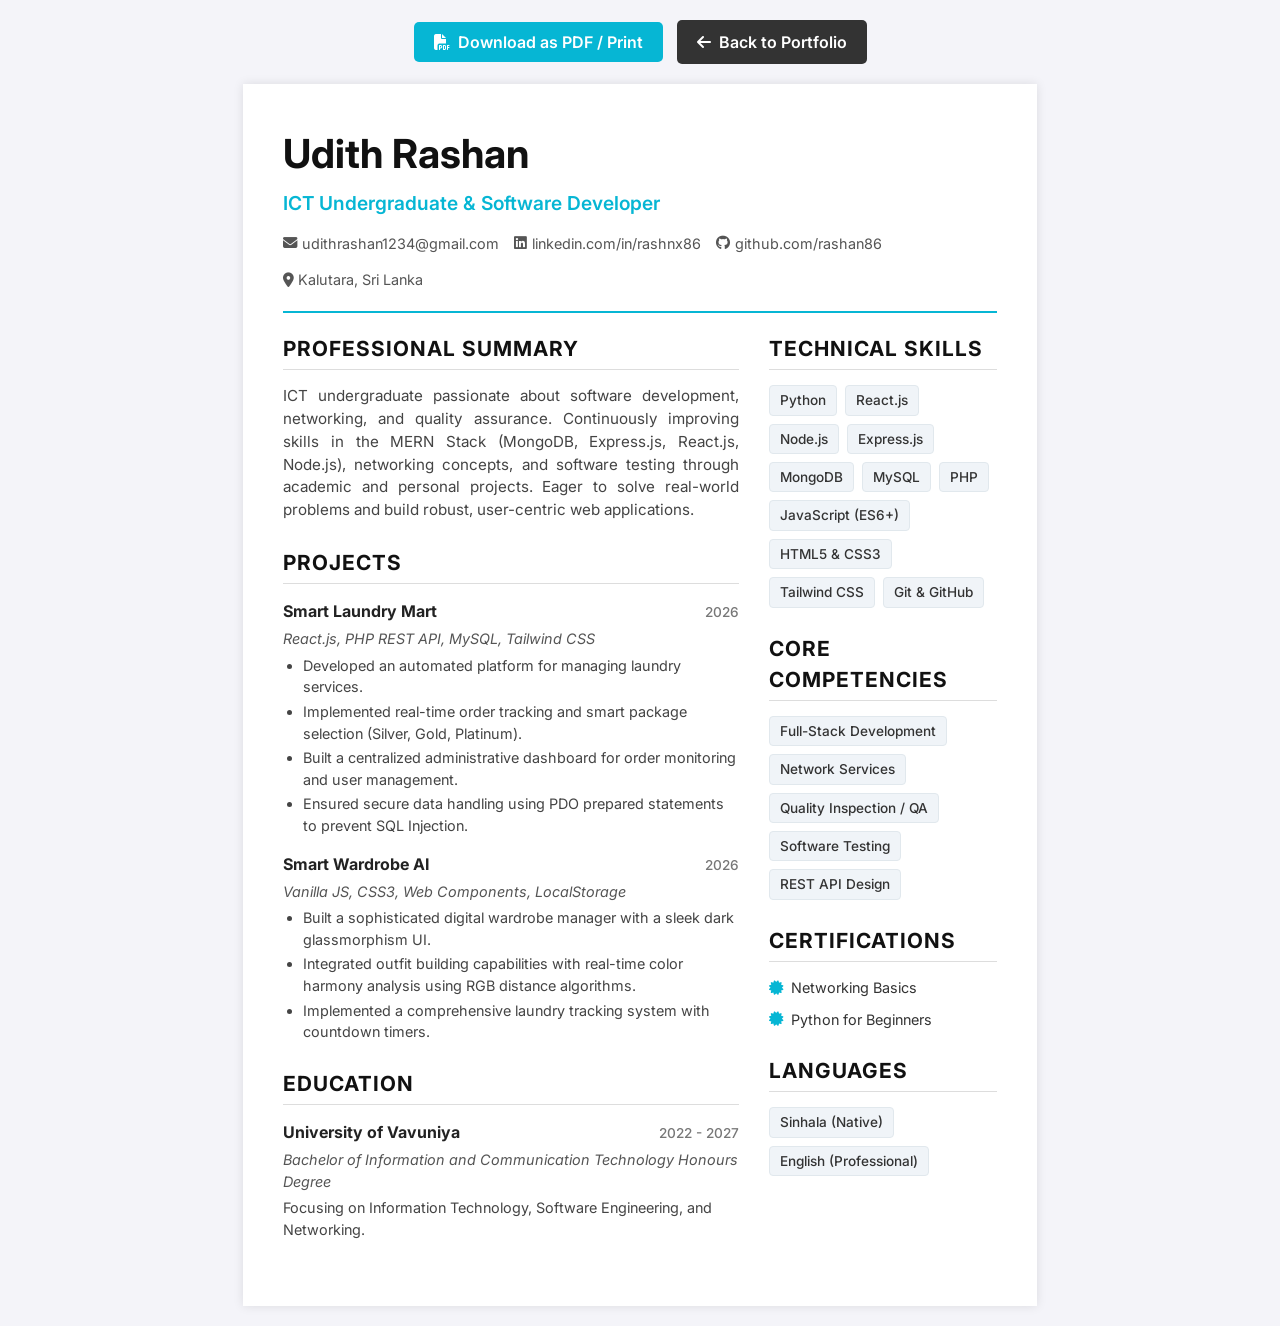
==== cv.html @ 42a576c4 "Add printable CV and download button" ====
<!DOCTYPE html>
<html lang="en">
<head>
  <meta charset="UTF-8">
  <meta name="viewport" content="width=device-width, initial-scale=1.0">
  <title>Udith Rashan - CV</title>
  <link href="https://fonts.googleapis.com/css2?family=Inter:wght@400;500;600;700&display=swap" rel="stylesheet">
  <link rel="stylesheet" href="https://cdnjs.cloudflare.com/ajax/libs/font-awesome/6.4.0/css/all.min.css">
  <style>
    /* Reset & Base Settings */
    * { box-sizing: border-box; margin: 0; padding: 0; }
    body { font-family: 'Inter', sans-serif; color: #333; line-height: 1.5; background: #f4f4f9; padding: 20px; }
    
    /* A4 Size Paper styling */
    .page {
      background: white;
      max-width: 21cm; /* A4 width */
      min-height: 29.7cm; /* A4 height */
      margin: 0 auto;
      padding: 40px;
      box-shadow: 0 0 10px rgba(0,0,0,0.1);
      display: flex;
      flex-direction: column;
    }

    /* Header */
    header { border-bottom: 2px solid #06b6d4; padding-bottom: 20px; margin-bottom: 20px; }
    h1 { font-size: 2.5rem; color: #111; font-weight: 700; margin-bottom: 5px; }
    .subtitle { font-size: 1.2rem; color: #06b6d4; font-weight: 600; margin-bottom: 15px; }
    .contact-info { display: flex; flex-wrap: wrap; gap: 15px; font-size: 0.9rem; color: #555; }
    .contact-info a { color: #555; text-decoration: none; display: flex; align-items: center; gap: 5px; }

    /* Layout */
    .cv-body { display: grid; grid-template-columns: 2fr 1fr; gap: 30px; }
    
    /* Sections */
    section { margin-bottom: 25px; }
    h2 { font-size: 1.3rem; color: #111; border-bottom: 1px solid #ddd; padding-bottom: 5px; margin-bottom: 15px; text-transform: uppercase; letter-spacing: 1px; }
    
    /* Text Blocks */
    .summary { font-size: 0.95rem; color: #444; text-align: justify; }
    
    /* Experience / Education / Projects */
    .item { margin-bottom: 15px; }
    .item-header { display: flex; justify-content: space-between; align-items: baseline; margin-bottom: 5px; }
    .item-title { font-weight: 700; color: #222; }
    .item-date { font-size: 0.85rem; color: #777; font-weight: 500; }
    .item-subtitle { font-style: italic; font-size: 0.9rem; color: #555; margin-bottom: 5px; }
    .item-desc { font-size: 0.9rem; color: #444; }
    .item-desc ul { margin-left: 20px; margin-top: 5px; }
    .item-desc li { margin-bottom: 3px; }

    /* Skills Grid */
    .skills-list { display: flex; flex-wrap: wrap; gap: 8px; }
    .skills-list span { background: #f0f4f8; border: 1px solid #e1e8ed; padding: 4px 10px; border-radius: 4px; font-size: 0.85rem; color: #333; font-weight: 500; }

    /* Certifications */
    .cert-item { margin-bottom: 10px; font-size: 0.9rem; display: flex; align-items: center; gap: 8px; }

    /* Web buttons (Hidden when printing) */
    .no-print { text-align: center; margin-bottom: 20px; }
    .btn { background: #06b6d4; color: white; border: none; padding: 10px 20px; border-radius: 5px; font-family: inherit; font-size: 1rem; cursor: pointer; text-decoration: none; display: inline-flex; align-items: center; gap: 8px; font-weight: 600; }
    .btn:hover { background: #0891b2; }

    /* Print Styles */
    @media print {
      body { background: white; padding: 0; }
      .page { box-shadow: none; margin: 0; max-width: 100%; width: 100%; padding: 0; }
      .no-print { display: none !important; }
    }
  </style>
</head>
<body>

  <!-- Print action button -->
  <div class="no-print">
    <button class="btn" onclick="window.print()">
      <i class="fas fa-file-pdf"></i> Download as PDF / Print
    </button>
    <a href="index.html" class="btn" style="background: #333; margin-left: 10px;">
      <i class="fas fa-arrow-left"></i> Back to Portfolio
    </a>
  </div>

  <div class="page">
    <header>
      <h1>Udith Rashan</h1>
      <div class="subtitle">ICT Undergraduate & Software Developer</div>
      <div class="contact-info">
        <a href="mailto:udithrashan1234@gmail.com"><i class="fas fa-envelope"></i> udithrashan1234@gmail.com</a>
        <a href="https://www.linkedin.com/in/rashnx86" target="_blank"><i class="fab fa-linkedin"></i> linkedin.com/in/rashnx86</a>
        <a href="https://github.com/rashan86" target="_blank"><i class="fab fa-github"></i> github.com/rashan86</a>
        <span><i class="fas fa-map-marker-alt"></i> Kalutara, Sri Lanka</span>
      </div>
    </header>

    <div class="cv-body">
      <!-- Left Column -->
      <div class="main-content">
        <section>
          <h2>Professional Summary</h2>
          <p class="summary">
            ICT undergraduate passionate about software development, networking, and quality assurance. Continuously improving skills in the MERN Stack (MongoDB, Express.js, React.js, Node.js), networking concepts, and software testing through academic and personal projects. Eager to solve real-world problems and build robust, user-centric web applications.
          </p>
        </section>

        <section>
          <h2>Projects</h2>
          
          <div class="item">
            <div class="item-header">
              <span class="item-title">Smart Laundry Mart</span>
              <span class="item-date">2026</span>
            </div>
            <div class="item-subtitle">React.js, PHP REST API, MySQL, Tailwind CSS</div>
            <div class="item-desc">
              <ul>
                <li>Developed an automated platform for managing laundry services.</li>
                <li>Implemented real-time order tracking and smart package selection (Silver, Gold, Platinum).</li>
                <li>Built a centralized administrative dashboard for order monitoring and user management.</li>
                <li>Ensured secure data handling using PDO prepared statements to prevent SQL Injection.</li>
              </ul>
            </div>
          </div>

          <div class="item">
            <div class="item-header">
              <span class="item-title">Smart Wardrobe AI</span>
              <span class="item-date">2026</span>
            </div>
            <div class="item-subtitle">Vanilla JS, CSS3, Web Components, LocalStorage</div>
            <div class="item-desc">
              <ul>
                <li>Built a sophisticated digital wardrobe manager with a sleek dark glassmorphism UI.</li>
                <li>Integrated outfit building capabilities with real-time color harmony analysis using RGB distance algorithms.</li>
                <li>Implemented a comprehensive laundry tracking system with countdown timers.</li>
              </ul>
            </div>
          </div>
        </section>

        <section>
          <h2>Education</h2>
          <div class="item">
            <div class="item-header">
              <span class="item-title">University of Vavuniya</span>
              <span class="item-date">2022 - 2027</span>
            </div>
            <div class="item-subtitle">Bachelor of Information and Communication Technology Honours Degree</div>
            <div class="item-desc">
              Focusing on Information Technology, Software Engineering, and Networking.
            </div>
          </div>
        </section>
      </div>

      <!-- Right Column -->
      <div class="sidebar">
        <section>
          <h2>Technical Skills</h2>
          <div class="skills-list">
            <span>Python</span>
            <span>React.js</span>
            <span>Node.js</span>
            <span>Express.js</span>
            <span>MongoDB</span>
            <span>MySQL</span>
            <span>PHP</span>
            <span>JavaScript (ES6+)</span>
            <span>HTML5 & CSS3</span>
            <span>Tailwind CSS</span>
            <span>Git & GitHub</span>
          </div>
        </section>

        <section>
          <h2>Core Competencies</h2>
          <div class="skills-list">
            <span>Full-Stack Development</span>
            <span>Network Services</span>
            <span>Quality Inspection / QA</span>
            <span>Software Testing</span>
            <span>REST API Design</span>
          </div>
        </section>

        <section>
          <h2>Certifications</h2>
          <div class="cert-item"><i class="fas fa-certificate" style="color: #06b6d4;"></i> Networking Basics</div>
          <div class="cert-item"><i class="fas fa-certificate" style="color: #06b6d4;"></i> Python for Beginners</div>
        </section>
        
        <section>
          <h2>Languages</h2>
          <div class="skills-list">
            <span>Sinhala (Native)</span>
            <span>English (Professional)</span>
          </div>
        </section>
      </div>
    </div>
  </div>
</body>
</html>
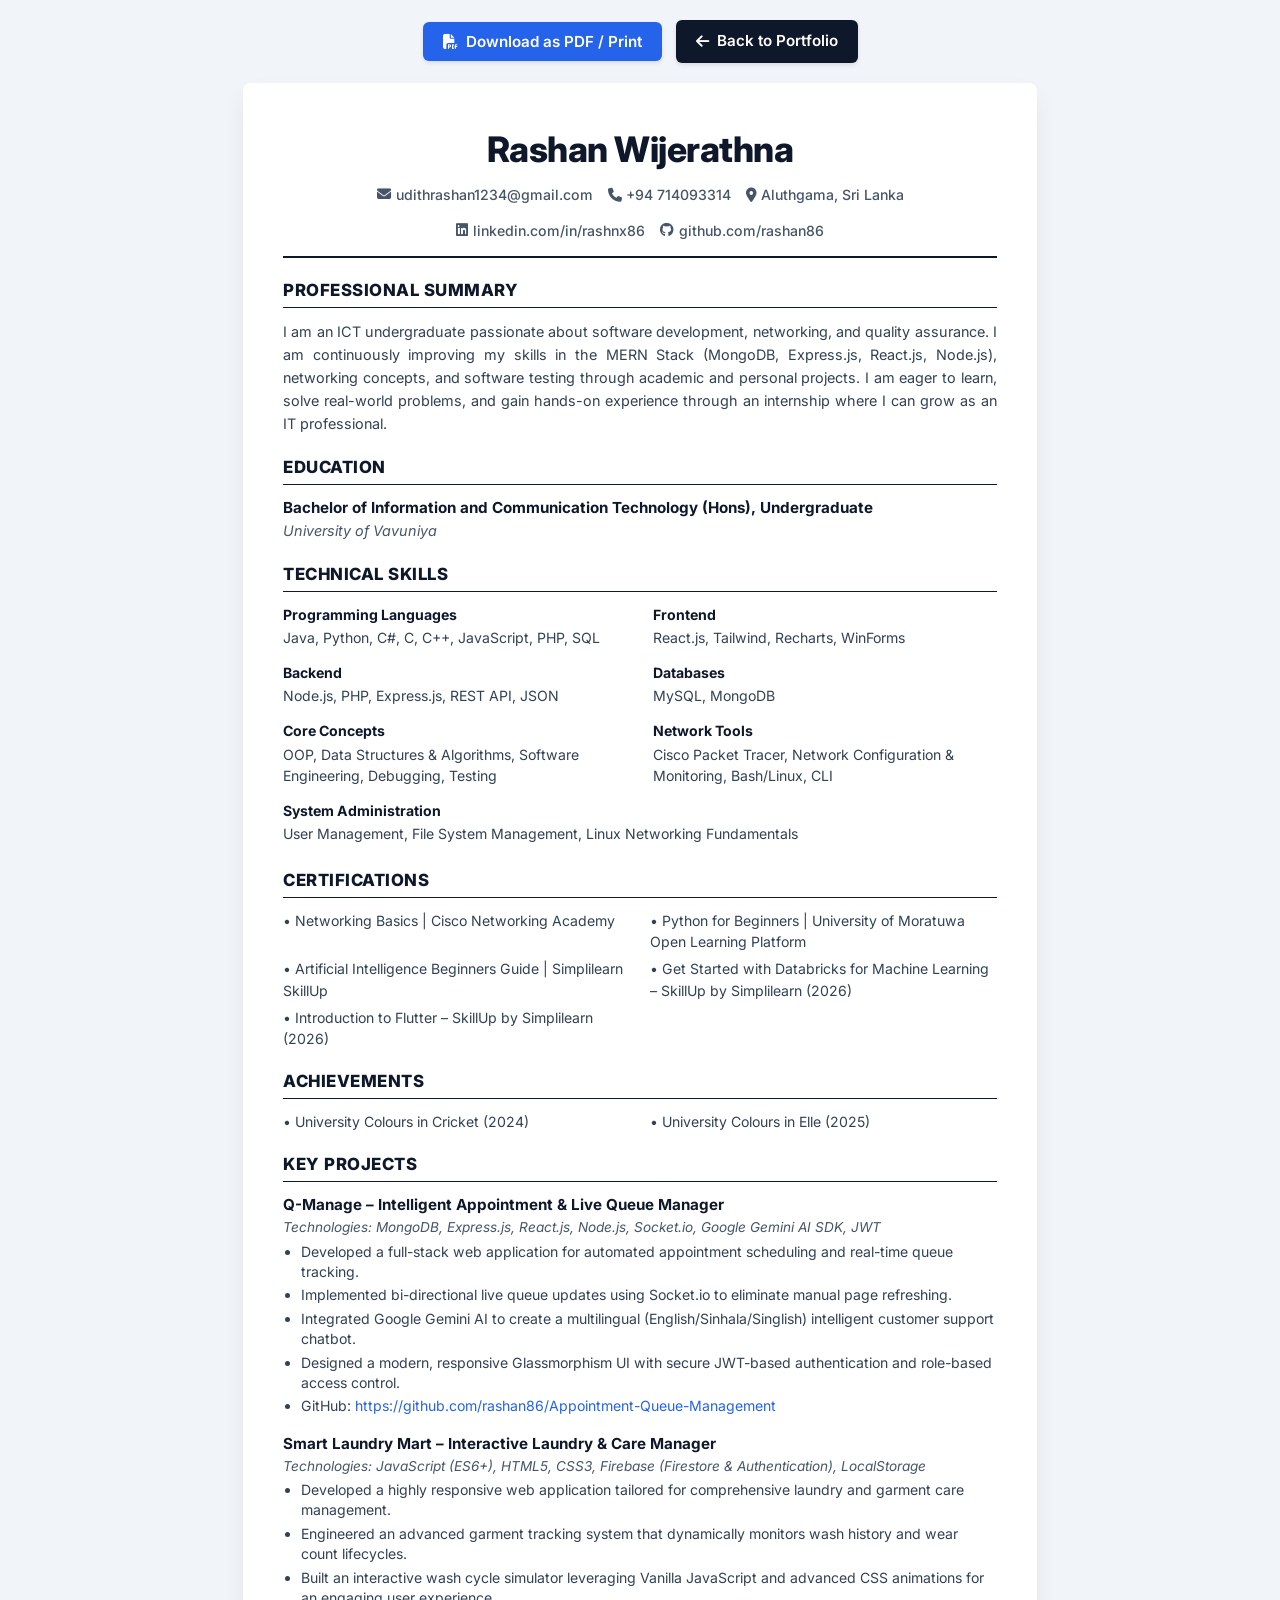
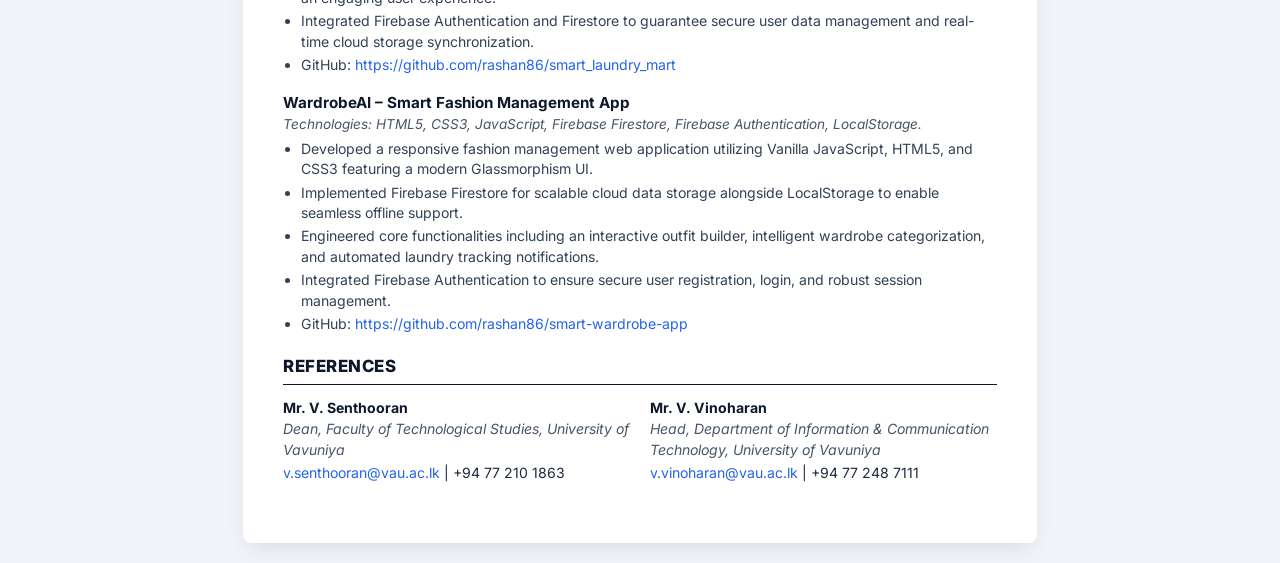
==== commit 9210652a: "Update portfolio CV to latest document format" ====
--- a/cv.html
+++ b/cv.html
@@ -3,69 +3,78 @@
 <head>
   <meta charset="UTF-8">
   <meta name="viewport" content="width=device-width, initial-scale=1.0">
-  <title>Udith Rashan - CV</title>
-  <link href="https://fonts.googleapis.com/css2?family=Inter:wght@400;500;600;700&display=swap" rel="stylesheet">
+  <title>Rashan Wijerathna - CV</title>
+  <link href="https://fonts.googleapis.com/css2?family=Inter:wght@400;500;600;700;800&display=swap" rel="stylesheet">
   <link rel="stylesheet" href="https://cdnjs.cloudflare.com/ajax/libs/font-awesome/6.4.0/css/all.min.css">
   <style>
     /* Reset & Base Settings */
     * { box-sizing: border-box; margin: 0; padding: 0; }
-    body { font-family: 'Inter', sans-serif; color: #333; line-height: 1.5; background: #f4f4f9; padding: 20px; }
+    body { font-family: 'Inter', sans-serif; color: #1e293b; line-height: 1.5; background: #f1f5f9; padding: 20px; }
     
     /* A4 Size Paper styling */
     .page {
       background: white;
       max-width: 21cm; /* A4 width */
-      min-height: 29.7cm; /* A4 height */
+      min-height: 29.7cm;
       margin: 0 auto;
       padding: 40px;
-      box-shadow: 0 0 10px rgba(0,0,0,0.1);
-      display: flex;
-      flex-direction: column;
+      box-shadow: 0 10px 25px -5px rgba(0,0,0,0.1);
+      border-radius: 8px;
     }
 
     /* Header */
-    header { border-bottom: 2px solid #06b6d4; padding-bottom: 20px; margin-bottom: 20px; }
-    h1 { font-size: 2.5rem; color: #111; font-weight: 700; margin-bottom: 5px; }
-    .subtitle { font-size: 1.2rem; color: #06b6d4; font-weight: 600; margin-bottom: 15px; }
-    .contact-info { display: flex; flex-wrap: wrap; gap: 15px; font-size: 0.9rem; color: #555; }
-    .contact-info a { color: #555; text-decoration: none; display: flex; align-items: center; gap: 5px; }
-
-    /* Layout */
-    .cv-body { display: grid; grid-template-columns: 2fr 1fr; gap: 30px; }
+    header { border-bottom: 2px solid #0f172a; padding-bottom: 15px; margin-bottom: 20px; }
+    h1 { font-size: 2.2rem; color: #0f172a; font-weight: 800; text-align: center; margin-bottom: 8px; letter-spacing: -0.5px; }
+    .contact-info { display: flex; justify-content: center; flex-wrap: wrap; gap: 15px; font-size: 0.88rem; color: #475569; font-weight: 500; }
+    .contact-info a { color: #475569; text-decoration: none; display: flex; align-items: center; gap: 5px; }
+    .contact-info a:hover { color: #2563eb; }
+
+    /* Sections */
+    section { margin-bottom: 20px; }
+    h2 { font-size: 1.05rem; color: #0f172a; border-bottom: 1.5px solid #0f172a; padding-bottom: 4px; margin-bottom: 12px; text-transform: uppercase; font-weight: 800; letter-spacing: 0.5px; }
     
-    /* Sections */
-    section { margin-bottom: 25px; }
-    h2 { font-size: 1.3rem; color: #111; border-bottom: 1px solid #ddd; padding-bottom: 5px; margin-bottom: 15px; text-transform: uppercase; letter-spacing: 1px; }
-    
-    /* Text Blocks */
-    .summary { font-size: 0.95rem; color: #444; text-align: justify; }
-    
-    /* Experience / Education / Projects */
-    .item { margin-bottom: 15px; }
-    .item-header { display: flex; justify-content: space-between; align-items: baseline; margin-bottom: 5px; }
-    .item-title { font-weight: 700; color: #222; }
-    .item-date { font-size: 0.85rem; color: #777; font-weight: 500; }
-    .item-subtitle { font-style: italic; font-size: 0.9rem; color: #555; margin-bottom: 5px; }
-    .item-desc { font-size: 0.9rem; color: #444; }
-    .item-desc ul { margin-left: 20px; margin-top: 5px; }
-    .item-desc li { margin-bottom: 3px; }
-
-    /* Skills Grid */
-    .skills-list { display: flex; flex-wrap: wrap; gap: 8px; }
-    .skills-list span { background: #f0f4f8; border: 1px solid #e1e8ed; padding: 4px 10px; border-radius: 4px; font-size: 0.85rem; color: #333; font-weight: 500; }
-
-    /* Certifications */
-    .cert-item { margin-bottom: 10px; font-size: 0.9rem; display: flex; align-items: center; gap: 8px; }
-
-    /* Web buttons (Hidden when printing) */
+    /* Summary */
+    .summary { font-size: 0.9rem; color: #334155; text-align: justify; line-height: 1.6; }
+
+    /* Education */
+    .edu-item { margin-bottom: 8px; }
+    .edu-title { font-weight: 700; color: #0f172a; font-size: 0.95rem; }
+    .edu-sub { font-style: italic; color: #475569; font-size: 0.9rem; }
+
+    /* Technical Skills Grid */
+    .skills-grid { display: grid; grid-template-columns: 1fr 1fr; gap: 10px 25px; font-size: 0.88rem; }
+    .skill-cat { margin-bottom: 4px; }
+    .skill-cat strong { color: #0f172a; display: block; margin-bottom: 2px; }
+    .skill-cat span { color: #334155; }
+
+    /* Certifications & Achievements List */
+    .two-col-list { display: grid; grid-template-columns: 1fr 1fr; gap: 6px 20px; font-size: 0.88rem; color: #334155; }
+    .list-item { display: flex; alignItems: flex-start; gap: 6px; }
+
+    /* Projects */
+    .project-item { margin-bottom: 16px; }
+    .project-header { font-weight: 700; font-size: 0.95rem; color: #0f172a; }
+    .project-tech { font-style: italic; font-size: 0.85rem; color: #475569; margin-bottom: 4px; }
+    .project-bullets { margin-left: 18px; font-size: 0.88rem; color: #334155; }
+    .project-bullets li { margin-bottom: 3px; line-height: 1.45; }
+    .project-bullets a { color: #2563eb; text-decoration: none; }
+    .project-bullets a:hover { text-decoration: underline; }
+
+    /* References */
+    .ref-grid { display: grid; grid-template-columns: 1fr 1fr; gap: 20px; font-size: 0.88rem; }
+    .ref-item strong { color: #0f172a; display: block; }
+    .ref-item span { color: #475569; font-style: italic; display: block; margin-bottom: 2px; }
+    .ref-item a { color: #2563eb; text-decoration: none; }
+
+    /* Web Action buttons (Hidden when printing) */
     .no-print { text-align: center; margin-bottom: 20px; }
-    .btn { background: #06b6d4; color: white; border: none; padding: 10px 20px; border-radius: 5px; font-family: inherit; font-size: 1rem; cursor: pointer; text-decoration: none; display: inline-flex; align-items: center; gap: 8px; font-weight: 600; }
-    .btn:hover { background: #0891b2; }
+    .btn { background: #2563eb; color: white; border: none; padding: 10px 20px; border-radius: 6px; font-family: inherit; font-size: 0.95rem; cursor: pointer; text-decoration: none; display: inline-flex; align-items: center; gap: 8px; font-weight: 600; box-shadow: 0 2px 4px rgba(0,0,0,0.1); }
+    .btn:hover { background: #1d4ed8; }
 
     /* Print Styles */
     @media print {
       body { background: white; padding: 0; }
-      .page { box-shadow: none; margin: 0; max-width: 100%; width: 100%; padding: 0; }
+      .page { box-shadow: none; margin: 0; max-width: 100%; width: 100%; padding: 0; border-radius: 0; }
       .no-print { display: none !important; }
     }
   </style>
@@ -77,128 +86,154 @@
     <button class="btn" onclick="window.print()">
       <i class="fas fa-file-pdf"></i> Download as PDF / Print
     </button>
-    <a href="index.html" class="btn" style="background: #333; margin-left: 10px;">
+    <a href="index.html" class="btn" style="background: #0f172a; margin-left: 10px;">
       <i class="fas fa-arrow-left"></i> Back to Portfolio
     </a>
   </div>
 
   <div class="page">
     <header>
-      <h1>Udith Rashan</h1>
-      <div class="subtitle">ICT Undergraduate & Software Developer</div>
+      <h1>Rashan Wijerathna</h1>
       <div class="contact-info">
         <a href="mailto:udithrashan1234@gmail.com"><i class="fas fa-envelope"></i> udithrashan1234@gmail.com</a>
-        <a href="https://www.linkedin.com/in/rashnx86" target="_blank"><i class="fab fa-linkedin"></i> linkedin.com/in/rashnx86</a>
+        <span><i class="fas fa-phone"></i> +94 714093314</span>
+        <span><i class="fas fa-map-marker-alt"></i> Aluthgama, Sri Lanka</span>
+        <a href="https://linkedin.com/in/rashnx86" target="_blank"><i class="fab fa-linkedin"></i> linkedin.com/in/rashnx86</a>
         <a href="https://github.com/rashan86" target="_blank"><i class="fab fa-github"></i> github.com/rashan86</a>
-        <span><i class="fas fa-map-marker-alt"></i> Kalutara, Sri Lanka</span>
       </div>
     </header>
 
-    <div class="cv-body">
-      <!-- Left Column -->
-      <div class="main-content">
-        <section>
-          <h2>Professional Summary</h2>
-          <p class="summary">
-            ICT undergraduate passionate about software development, networking, and quality assurance. Continuously improving skills in the MERN Stack (MongoDB, Express.js, React.js, Node.js), networking concepts, and software testing through academic and personal projects. Eager to solve real-world problems and build robust, user-centric web applications.
-          </p>
-        </section>
-
-        <section>
-          <h2>Projects</h2>
-          
-          <div class="item">
-            <div class="item-header">
-              <span class="item-title">Smart Laundry Mart</span>
-              <span class="item-date">2026</span>
-            </div>
-            <div class="item-subtitle">React.js, PHP REST API, MySQL, Tailwind CSS</div>
-            <div class="item-desc">
-              <ul>
-                <li>Developed an automated platform for managing laundry services.</li>
-                <li>Implemented real-time order tracking and smart package selection (Silver, Gold, Platinum).</li>
-                <li>Built a centralized administrative dashboard for order monitoring and user management.</li>
-                <li>Ensured secure data handling using PDO prepared statements to prevent SQL Injection.</li>
-              </ul>
-            </div>
-          </div>
-
-          <div class="item">
-            <div class="item-header">
-              <span class="item-title">Smart Wardrobe AI</span>
-              <span class="item-date">2026</span>
-            </div>
-            <div class="item-subtitle">Vanilla JS, CSS3, Web Components, LocalStorage</div>
-            <div class="item-desc">
-              <ul>
-                <li>Built a sophisticated digital wardrobe manager with a sleek dark glassmorphism UI.</li>
-                <li>Integrated outfit building capabilities with real-time color harmony analysis using RGB distance algorithms.</li>
-                <li>Implemented a comprehensive laundry tracking system with countdown timers.</li>
-              </ul>
-            </div>
-          </div>
-        </section>
-
-        <section>
-          <h2>Education</h2>
-          <div class="item">
-            <div class="item-header">
-              <span class="item-title">University of Vavuniya</span>
-              <span class="item-date">2022 - 2027</span>
-            </div>
-            <div class="item-subtitle">Bachelor of Information and Communication Technology Honours Degree</div>
-            <div class="item-desc">
-              Focusing on Information Technology, Software Engineering, and Networking.
-            </div>
-          </div>
-        </section>
-      </div>
-
-      <!-- Right Column -->
-      <div class="sidebar">
-        <section>
-          <h2>Technical Skills</h2>
-          <div class="skills-list">
-            <span>Python</span>
-            <span>React.js</span>
-            <span>Node.js</span>
-            <span>Express.js</span>
-            <span>MongoDB</span>
-            <span>MySQL</span>
-            <span>PHP</span>
-            <span>JavaScript (ES6+)</span>
-            <span>HTML5 & CSS3</span>
-            <span>Tailwind CSS</span>
-            <span>Git & GitHub</span>
-          </div>
-        </section>
-
-        <section>
-          <h2>Core Competencies</h2>
-          <div class="skills-list">
-            <span>Full-Stack Development</span>
-            <span>Network Services</span>
-            <span>Quality Inspection / QA</span>
-            <span>Software Testing</span>
-            <span>REST API Design</span>
-          </div>
-        </section>
-
-        <section>
-          <h2>Certifications</h2>
-          <div class="cert-item"><i class="fas fa-certificate" style="color: #06b6d4;"></i> Networking Basics</div>
-          <div class="cert-item"><i class="fas fa-certificate" style="color: #06b6d4;"></i> Python for Beginners</div>
-        </section>
-        
-        <section>
-          <h2>Languages</h2>
-          <div class="skills-list">
-            <span>Sinhala (Native)</span>
-            <span>English (Professional)</span>
-          </div>
-        </section>
-      </div>
-    </div>
+    <!-- PROFESSIONAL SUMMARY -->
+    <section>
+      <h2>Professional Summary</h2>
+      <p class="summary">
+        I am an ICT undergraduate passionate about software development, networking, and quality assurance. I am continuously improving my skills in the MERN Stack (MongoDB, Express.js, React.js, Node.js), networking concepts, and software testing through academic and personal projects. I am eager to learn, solve real-world problems, and gain hands-on experience through an internship where I can grow as an IT professional.
+      </p>
+    </section>
+
+    <!-- EDUCATION -->
+    <section>
+      <h2>Education</h2>
+      <div class="edu-item">
+        <div class="edu-title">Bachelor of Information and Communication Technology (Hons), Undergraduate</div>
+        <div class="edu-sub">University of Vavuniya</div>
+      </div>
+    </section>
+
+    <!-- TECHNICAL SKILLS -->
+    <section>
+      <h2>Technical Skills</h2>
+      <div class="skills-grid">
+        <div class="skill-cat">
+          <strong>Programming Languages</strong>
+          <span>Java, Python, C#, C, C++, JavaScript, PHP, SQL</span>
+        </div>
+        <div class="skill-cat">
+          <strong>Frontend</strong>
+          <span>React.js, Tailwind, Recharts, WinForms</span>
+        </div>
+        <div class="skill-cat">
+          <strong>Backend</strong>
+          <span>Node.js, PHP, Express.js, REST API, JSON</span>
+        </div>
+        <div class="skill-cat">
+          <strong>Databases</strong>
+          <span>MySQL, MongoDB</span>
+        </div>
+        <div class="skill-cat">
+          <strong>Core Concepts</strong>
+          <span>OOP, Data Structures & Algorithms, Software Engineering, Debugging, Testing</span>
+        </div>
+        <div class="skill-cat">
+          <strong>Network Tools</strong>
+          <span>Cisco Packet Tracer, Network Configuration & Monitoring, Bash/Linux, CLI</span>
+        </div>
+        <div class="skill-cat" style="grid-column: span 2;">
+          <strong>System Administration</strong>
+          <span>User Management, File System Management, Linux Networking Fundamentals</span>
+        </div>
+      </div>
+    </section>
+
+    <!-- CERTIFICATIONS -->
+    <section>
+      <h2>Certifications</h2>
+      <div class="two-col-list">
+        <div class="list-item">• Networking Basics | Cisco Networking Academy</div>
+        <div class="list-item">• Python for Beginners | University of Moratuwa Open Learning Platform</div>
+        <div class="list-item">• Artificial Intelligence Beginners Guide | Simplilearn SkillUp</div>
+        <div class="list-item">• Get Started with Databricks for Machine Learning – SkillUp by Simplilearn (2026)</div>
+        <div class="list-item">• Introduction to Flutter – SkillUp by Simplilearn (2026)</div>
+      </div>
+    </section>
+
+    <!-- ACHIEVEMENTS -->
+    <section>
+      <h2>Achievements</h2>
+      <div class="two-col-list">
+        <div class="list-item">• University Colours in Cricket (2024)</div>
+        <div class="list-item">• University Colours in Elle (2025)</div>
+      </div>
+    </section>
+
+    <!-- KEY PROJECTS -->
+    <section>
+      <h2>Key Projects</h2>
+      
+      <div class="project-item">
+        <div class="project-header">Q-Manage – Intelligent Appointment & Live Queue Manager</div>
+        <div class="project-tech">Technologies: MongoDB, Express.js, React.js, Node.js, Socket.io, Google Gemini AI SDK, JWT</div>
+        <ul class="project-bullets">
+          <li>Developed a full-stack web application for automated appointment scheduling and real-time queue tracking.</li>
+          <li>Implemented bi-directional live queue updates using Socket.io to eliminate manual page refreshing.</li>
+          <li>Integrated Google Gemini AI to create a multilingual (English/Sinhala/Singlish) intelligent customer support chatbot.</li>
+          <li>Designed a modern, responsive Glassmorphism UI with secure JWT-based authentication and role-based access control.</li>
+          <li>GitHub: <a href="https://github.com/rashan86/Appointment-Queue-Management" target="_blank">https://github.com/rashan86/Appointment-Queue-Management</a></li>
+        </ul>
+      </div>
+
+      <div class="project-item">
+        <div class="project-header">Smart Laundry Mart – Interactive Laundry & Care Manager</div>
+        <div class="project-tech">Technologies: JavaScript (ES6+), HTML5, CSS3, Firebase (Firestore & Authentication), LocalStorage</div>
+        <ul class="project-bullets">
+          <li>Developed a highly responsive web application tailored for comprehensive laundry and garment care management.</li>
+          <li>Engineered an advanced garment tracking system that dynamically monitors wash history and wear count lifecycles.</li>
+          <li>Built an interactive wash cycle simulator leveraging Vanilla JavaScript and advanced CSS animations for an engaging user experience.</li>
+          <li>Integrated Firebase Authentication and Firestore to guarantee secure user data management and real-time cloud storage synchronization.</li>
+          <li>GitHub: <a href="https://github.com/rashan86/smart_laundry_mart" target="_blank">https://github.com/rashan86/smart_laundry_mart</a></li>
+        </ul>
+      </div>
+
+      <div class="project-item">
+        <div class="project-header">WardrobeAI – Smart Fashion Management App</div>
+        <div class="project-tech">Technologies: HTML5, CSS3, JavaScript, Firebase Firestore, Firebase Authentication, LocalStorage.</div>
+        <ul class="project-bullets">
+          <li>Developed a responsive fashion management web application utilizing Vanilla JavaScript, HTML5, and CSS3 featuring a modern Glassmorphism UI.</li>
+          <li>Implemented Firebase Firestore for scalable cloud data storage alongside LocalStorage to enable seamless offline support.</li>
+          <li>Engineered core functionalities including an interactive outfit builder, intelligent wardrobe categorization, and automated laundry tracking notifications.</li>
+          <li>Integrated Firebase Authentication to ensure secure user registration, login, and robust session management.</li>
+          <li>GitHub: <a href="https://github.com/rashan86/smart-wardrobe-app" target="_blank">https://github.com/rashan86/smart-wardrobe-app</a></li>
+        </ul>
+      </div>
+    </section>
+
+    <!-- REFERENCES -->
+    <section>
+      <h2>References</h2>
+      <div class="ref-grid">
+        <div class="ref-item">
+          <strong>Mr. V. Senthooran</strong>
+          <span>Dean, Faculty of Technological Studies, University of Vavuniya</span>
+          <a href="mailto:v.senthooran@vau.ac.lk">v.senthooran@vau.ac.lk</a> | +94 77 210 1863
+        </div>
+        <div class="ref-item">
+          <strong>Mr. V. Vinoharan</strong>
+          <span>Head, Department of Information & Communication Technology, University of Vavuniya</span>
+          <a href="mailto:v.vinoharan@vau.ac.lk">v.vinoharan@vau.ac.lk</a> | +94 77 248 7111
+        </div>
+      </div>
+    </section>
   </div>
+
 </body>
 </html>
